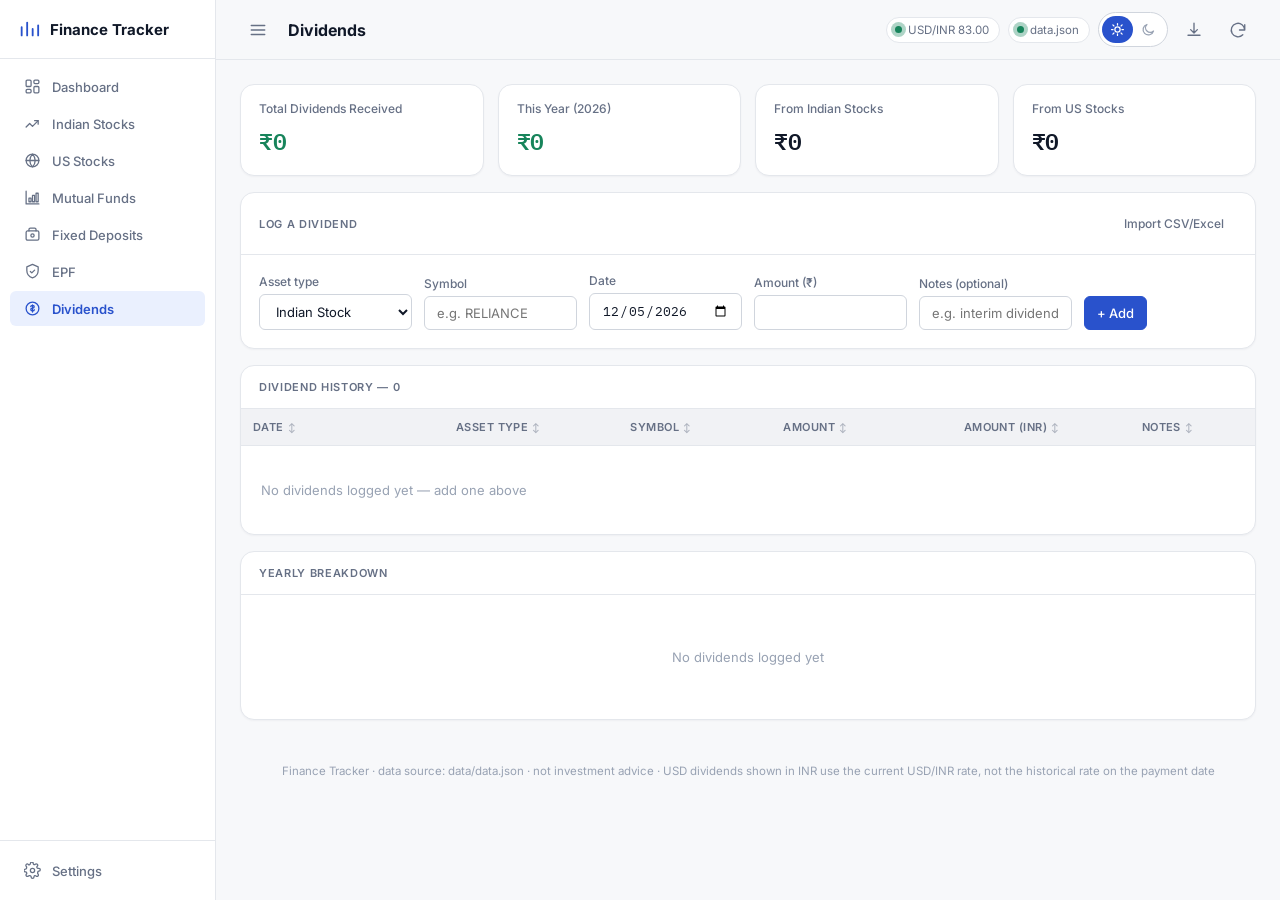
==== dividends.html @ 6774a5e6 "Add files via upload" ====
<!doctype html>
<html lang="en">
<head>
<meta charset="utf-8" />
<meta name="viewport" content="width=device-width, initial-scale=1, viewport-fit=cover" />
<title>Finance Tracker — Dividends</title>
<meta name="theme-color" content="#0B0E14" />
<meta name="robots" content="noindex, nofollow" />
<script>
  (function() {
    var saved = localStorage.getItem('ft_theme');
    var theme = saved || (window.matchMedia('(prefers-color-scheme: dark)').matches ? 'dark' : 'light');
    document.documentElement.setAttribute('data-theme', theme);
  })();
</script>
<link rel="manifest" href="manifest.json" />
<link rel="icon" href="icons/icon-192.png" />
<link rel="preconnect" href="https://fonts.googleapis.com">
<link href="https://fonts.googleapis.com/css2?family=Inter:wght@400;500;600;700&family=IBM+Plex+Mono:wght@400;500;600&display=swap" rel="stylesheet">
<link rel="stylesheet" href="css/theme.css" />
</head>
<body>
  <div class="app-shell">
    <aside id="sidebar" class="sidebar"></aside>
    <div id="sidebarScrim" class="sidebar-scrim"></div>
    <div class="main-col">
      <div id="pageHeader" class="header"></div>
      <div class="container">

        <div class="card-grid" id="summaryCards"></div>

        <div class="card" id="addFrame">
          <div class="card-head">
            <span class="eyebrow">Log a dividend</span>
            <button class="ghost" id="importDivBtn" style="font-size:12px;">Import CSV/Excel</button>
          </div>
          <div class="card-body">
            <div class="form-grid">
              <div class="form-field"><label>Asset type</label>
                <select id="divAssetType">
                  <option value="IN_STOCK">Indian Stock</option>
                  <option value="US_STOCK">US Stock</option>
                </select>
              </div>
              <div class="form-field"><label>Symbol</label><input id="divSymbol" placeholder="e.g. RELIANCE" /></div>
              <div class="form-field"><label>Date</label><input id="divDate" type="date" /></div>
              <div class="form-field"><label id="divAmountLabel">Amount (₹)</label><input id="divAmount" type="number" step="any" /></div>
              <div class="form-field"><label>Notes (optional)</label><input id="divNotes" placeholder="e.g. interim dividend" /></div>
              <div class="form-field"><button id="addDivBtn" class="primary">+ Add</button></div>
            </div>
          </div>
        </div>

        <div class="card" id="tableFrame"></div>

        <div class="card">
          <div class="card-head"><span class="eyebrow">Yearly breakdown</span></div>
          <div class="card-body" id="yearlyHolder"></div>
        </div>

        <div class="footer-note">Finance Tracker · data source: data/data.json · not investment advice · USD dividends shown in INR use the current USD/INR rate, not the historical rate on the payment date</div>
      </div>
    </div>
  </div>
  <nav id="bottomNav" class="bottom-nav"></nav>

  <script src="js/icons.js"></script>
  <script src="js/theme.js"></script>
  <script src="js/store.js"></script>
  <script src="js/finance.js"></script>
  <script src="js/market.js"></script>
  <script src="js/valuation.js"></script>
  <script src="js/charts.js"></script>
  <script src="js/app.js"></script>
  <script src="js/importer.js"></script>
  <script src="js/dividends.js"></script>
</body>
</html>
---- css/theme.css ----
/* ============================================================
   theme.css — Finance Tracker design system
   Light + dark themes via [data-theme] on <html>.
   Inter (UI/body) + IBM Plex Mono (tabular numerals, tickers only).
   ============================================================ */

:root {
  --font-ui: 'Inter', -apple-system, BlinkMacSystemFont, 'Segoe UI', sans-serif;
  --font-mono: 'IBM Plex Mono', 'SFMono-Regular', Consolas, monospace;
  --radius-sm: 6px;
  --radius: 10px;
  --radius-lg: 14px;
  --sidebar-w: 216px;
  --header-h: 60px;
}

/* ---------------- Light theme (default) ---------------- */
:root, [data-theme="light"] {
  --bg: #F7F8FA;
  --surface: #FFFFFF;
  --surface-raised: #FFFFFF;
  --surface-sunken: #F1F2F5;
  --border: #E4E7EC;
  --border-strong: #D0D5DD;
  --text: #101828;
  --text-muted: #667085;
  --text-faint: #98A2B3;
  --accent: #2952CC;
  --accent-hover: #1F3FA3;
  --accent-tint: #EAF0FE;
  --accent-text-on: #FFFFFF;
  --gain: #17845B;
  --gain-tint: #E7F6EF;
  --loss: #C4342F;
  --loss-tint: #FCEAEA;
  --warn: #B7791F;
  --warn-tint: #FBF3E4;
  --shadow-card: 0 1px 2px rgba(16,24,40,0.04);
  --shadow-modal: 0 12px 40px rgba(16,24,40,0.18);
  --scrollbar: #D0D5DD;
}

/* ---------------- Dark theme ---------------- */
[data-theme="dark"] {
  --bg: #0B0E14;
  --surface: #131722;
  --surface-raised: #1A2030;
  --surface-sunken: #0E1219;
  --border: #232A3B;
  --border-strong: #2E3750;
  --text: #E6E8EC;
  --text-muted: #9AA3B2;
  --text-faint: #5B6472;
  --accent: #5B8DEF;
  --accent-hover: #7FA5F5;
  --accent-tint: #16233F;
  --accent-text-on: #0B0E14;
  --gain: #34C88E;
  --gain-tint: #123527;
  --loss: #F0605A;
  --loss-tint: #3A1616;
  --warn: #E0A840;
  --warn-tint: #3A2E10;
  --shadow-card: 0 1px 2px rgba(0,0,0,0.3);
  --shadow-modal: 0 12px 40px rgba(0,0,0,0.5);
  --scrollbar: #2E3750;
}

* { box-sizing: border-box; }
html, body {
  margin: 0; padding: 0;
  background: var(--bg);
  color: var(--text);
  font-family: var(--font-ui);
  font-size: 14px;
  -webkit-font-smoothing: antialiased;
  transition: background .15s ease, color .15s ease;
}
body { min-height: 100vh; }

::selection { background: var(--accent); color: var(--accent-text-on); }
::-webkit-scrollbar { width: 10px; height: 10px; }
::-webkit-scrollbar-thumb { background: var(--scrollbar); border-radius: 6px; }
::-webkit-scrollbar-track { background: transparent; }

a { color: var(--accent); text-decoration: none; }
a:hover { text-decoration: underline; }

.num, .mono { font-family: var(--font-mono); font-variant-numeric: tabular-nums; font-feature-settings: "tnum"; }

button, input, select {
  font-family: var(--font-ui);
  background: var(--surface);
  color: var(--text);
  border: 1px solid var(--border-strong);
  border-radius: var(--radius-sm);
  padding: 8px 12px;
  font-size: 13px;
}
input, select { width: 100%; }
input[type="number"], input[type="date"] { font-family: var(--font-mono); }

button {
  cursor: pointer;
  font-weight: 500;
  transition: background .12s, border-color .12s, color .12s;
  white-space: nowrap;
}
button:hover { border-color: var(--text-faint); }
button:focus-visible, input:focus-visible, select:focus-visible {
  outline: 2px solid var(--accent);
  outline-offset: 1px;
}
button.primary { background: var(--accent); color: var(--accent-text-on); border-color: var(--accent); }
button.primary:hover { background: var(--accent-hover); border-color: var(--accent-hover); }
button.ghost { background: transparent; color: var(--text-muted); border-color: transparent; }
button.ghost:hover { background: var(--surface-sunken); color: var(--text); }
button.danger { color: var(--loss); }
button.danger:hover { background: var(--loss-tint); border-color: var(--loss); }
button:disabled { opacity: .45; cursor: not-allowed; }
button.icon-btn { padding: 8px; display: inline-flex; align-items: center; justify-content: center; }
button.icon-btn svg { width: 18px; height: 18px; }

/* ---------------- App shell: sidebar + main ---------------- */
.app-shell { display: flex; min-height: 100vh; }

.sidebar {
  width: var(--sidebar-w);
  flex-shrink: 0;
  background: var(--surface);
  border-right: 1px solid var(--border);
  display: flex;
  flex-direction: column;
  position: fixed;
  top: 0; bottom: 0; left: 0;
  z-index: 30;
}
.sidebar-brand {
  display: flex; align-items: center; gap: 10px;
  padding: 18px 18px;
  font-weight: 700; font-size: 15px;
  border-bottom: 1px solid var(--border);
}
.sidebar-brand svg { width: 22px; height: 22px; color: var(--accent); flex-shrink: 0; }
.sidebar-nav { flex: 1; padding: 10px; display: flex; flex-direction: column; gap: 2px; overflow-y: auto; }
.sidebar-nav a {
  display: flex; align-items: center; gap: 11px;
  padding: 9px 12px;
  border-radius: var(--radius-sm);
  color: var(--text-muted);
  font-size: 13px; font-weight: 500;
  text-decoration: none;
  border-left: 2px solid transparent;
}
.sidebar-nav a svg { width: 17px; height: 17px; flex-shrink: 0; }
.sidebar-nav a:hover { background: var(--surface-sunken); color: var(--text); }
.sidebar-nav a.active { background: var(--accent-tint); color: var(--accent); font-weight: 600; }
.sidebar-foot { padding: 12px; border-top: 1px solid var(--border); display: flex; flex-direction: column; gap: 6px; }
.sidebar-foot a {
  display: flex; align-items: center; gap: 11px;
  padding: 9px 12px;
  border-radius: var(--radius-sm);
  color: var(--text-muted);
  font-size: 13px; font-weight: 500;
  text-decoration: none;
}
.sidebar-foot a svg { width: 17px; height: 17px; flex-shrink: 0; }
.sidebar-foot a:hover { background: var(--surface-sunken); color: var(--text); }

.main-col { flex: 1; margin-left: var(--sidebar-w); min-width: 0; transition: margin-left .15s ease; }

.header {
  height: var(--header-h);
  display: flex; align-items: center; justify-content: space-between;
  padding: 0 24px;
  border-bottom: 1px solid var(--border);
  background: var(--bg);
  position: sticky; top: 0; z-index: 20;
  gap: 12px;
}
.header-title { font-size: 16px; font-weight: 700; }
.header-actions { display: flex; align-items: center; gap: 8px; }

.hamburger-btn { display: inline-flex; }

/* ---------------- desktop sidebar collapse ---------------- */
@media (min-width: 861px) {
  .app-shell.collapsed .sidebar { width: 64px; }
  .app-shell.collapsed .main-col { margin-left: 64px; }
  .app-shell.collapsed .sidebar-brand span,
  .app-shell.collapsed .sidebar-nav a span,
  .app-shell.collapsed .sidebar-foot a span { display: none; }
  .app-shell.collapsed .sidebar-brand { justify-content: center; padding-left: 0; padding-right: 0; }
  .app-shell.collapsed .sidebar-nav a { justify-content: center; }
  .app-shell.collapsed .sidebar-foot a { justify-content: center; }
}

.container { max-width: 1320px; margin: 0 auto; padding: 24px; }

/* ---------------- live status pulse (signature element) ---------------- */
.pulse-dot {
  display: inline-block; width: 7px; height: 7px; border-radius: 50%;
  position: relative; flex-shrink: 0;
}
.pulse-dot.fresh { background: var(--gain); }
.pulse-dot.stale { background: var(--warn); }
.pulse-dot.manual { background: var(--text-faint); }
.pulse-dot.fresh::after {
  content: ''; position: absolute; inset: -4px; border-radius: 50%;
  background: var(--gain); opacity: .35;
  animation: pulse-ring 2s ease-out infinite;
}
@keyframes pulse-ring {
  0% { transform: scale(0.6); opacity: .35; }
  100% { transform: scale(2.2); opacity: 0; }
}
.status-chip {
  display: inline-flex; align-items: center; gap: 6px;
  font-size: 11.5px; color: var(--text-muted);
  border: 1px solid var(--border); border-radius: 100px;
  padding: 5px 10px 5px 8px;
  background: var(--surface);
}

/* ---------------- cards ---------------- */
.card {
  background: var(--surface);
  border: 1px solid var(--border);
  border-radius: var(--radius-lg);
  box-shadow: var(--shadow-card);
  margin-bottom: 16px;
  overflow: hidden;
}
.card-head {
  display: flex; align-items: center; justify-content: space-between;
  padding: 14px 18px;
  border-bottom: 1px solid var(--border);
}
.card-head .eyebrow {
  font-size: 11px; font-weight: 600; letter-spacing: .06em; text-transform: uppercase;
  color: var(--text-muted);
}
.card-body { padding: 18px; }

.card-grid { display: grid; grid-template-columns: repeat(auto-fit, minmax(200px, 1fr)); gap: 14px; margin-bottom: 16px; }
.stat-card {
  background: var(--surface); border: 1px solid var(--border); border-radius: var(--radius-lg);
  box-shadow: var(--shadow-card);
  padding: 16px 18px;
}
.stat-card .label { font-size: 12px; color: var(--text-muted); font-weight: 500; }
.stat-card .value { font-family: var(--font-mono); font-size: 23px; font-weight: 600; margin-top: 6px; letter-spacing: -0.01em; }
.stat-card .sub { font-size: 12.5px; margin-top: 4px; color: var(--text-muted); font-family: var(--font-mono); }

.up { color: var(--gain); }
.down { color: var(--loss); }

/* ---------------- tables ---------------- */
.table-scroll { overflow-x: auto; }
table { width: 100%; border-collapse: collapse; font-size: 13px; }
th, td { padding: 11px 12px; border-bottom: 1px solid var(--border); text-align: right; white-space: nowrap; }
th:first-child, td:first-child { text-align: left; }
th:last-child, td:last-child { padding-right: 16px; }
th {
  color: var(--text-muted); font-weight: 600; font-size: 11px;
  text-transform: uppercase; letter-spacing: .04em;
  background: var(--surface-sunken);
}
tbody tr:last-child td { border-bottom: none; }
tbody tr:hover { background: var(--surface-sunken); }
td.num { font-family: var(--font-mono); font-variant-numeric: tabular-nums; }
.row-actions { display: flex; gap: 6px; justify-content: flex-end; }
.row-actions button { padding: 5px 9px; font-size: 12px; }
.row-name-sub { color: var(--text-faint); font-size: 11.5px; }

/* nav-style tabs (asset list within a page, if used) */
.pill-tabs { display: flex; gap: 6px; margin-bottom: 14px; flex-wrap: wrap; }
.pill-tabs button { background: var(--surface); color: var(--text-muted); border-radius: 100px; }
.pill-tabs button.active { color: var(--accent-text-on); background: var(--accent); border-color: var(--accent); font-weight: 600; }

/* forms */
.form-grid { display: grid; grid-template-columns: repeat(auto-fit, minmax(150px, 1fr)); gap: 12px; align-items: end; }
.form-field label { display: block; font-size: 12px; color: var(--text-muted); margin-bottom: 5px; font-weight: 500; }
.inline-form { display: flex; gap: 10px; flex-wrap: wrap; align-items: end; margin-bottom: 12px; }
.inline-form .form-field { flex: 1; min-width: 130px; }

.empty-state { padding: 36px 20px; text-align: center; color: var(--text-faint); font-size: 13px; }
.empty-state .arrow { color: var(--accent); }

.badge { display: inline-flex; align-items: center; gap: 5px; font-size: 10.5px; padding: 3px 8px; border: 1px solid var(--border); border-radius: 100px; color: var(--text-muted); background: var(--surface-sunken); }
.badge.warn { color: var(--warn); border-color: var(--warn); background: var(--warn-tint); }
.badge.tag { cursor: default; }
.badge.tag .tag-x { cursor: pointer; margin-left: 2px; color: var(--text-faint); font-weight: 700; }
.badge.tag .tag-x:hover { color: var(--loss); }

/* sortable table headers */
th.sortable { cursor: pointer; user-select: none; }
th.sortable:hover { color: var(--text); }
th.sortable .sort-arrow { display: inline-block; margin-left: 4px; opacity: .5; font-size: 9px; }
th.sortable.active .sort-arrow { opacity: 1; color: var(--accent); }

/* dual currency (main value + smaller secondary-currency line) */
.dual-value .secondary { display: block; font-size: 11px; color: var(--text-faint); font-family: var(--font-mono); margin-top: 1px; }

/* info tooltip ("i" icon + popover) */
.info-trigger {
  display: inline-flex; align-items: center; justify-content: center;
  width: 15px; height: 15px; min-width: 15px; padding: 0; margin-left: 5px;
  border-radius: 50%; line-height: 1;
  border: 1px solid var(--border-strong); color: var(--text-faint);
  font-size: 9px; font-weight: 700; cursor: pointer; background: var(--surface);
  vertical-align: middle; flex-shrink: 0; box-sizing: border-box;
}
.info-trigger:hover { color: var(--accent); border-color: var(--accent); }
.info-popover {
  position: absolute; z-index: 110; background: var(--surface-raised);
  border: 1px solid var(--border-strong); border-radius: var(--radius);
  box-shadow: var(--shadow-modal); padding: 10px; width: max-content; max-width: min(480px, 92vw);
  font-size: 12px;
}
.info-popover table { border-collapse: collapse; }
.info-popover th, .info-popover td { padding: 5px 10px; white-space: nowrap; }

/* tag input row */
.tag-input-row { display: flex; gap: 6px; margin-top: 8px; flex-wrap: wrap; align-items: center; }
.tag-input-row input { width: auto; flex: 1; min-width: 120px; }
.tag-input-row select { width: auto; min-width: 140px; }

/* unit-suffixed number input group (FD tenure) */
.input-group { display: flex; }
.input-group input { border-top-right-radius: 0; border-bottom-right-radius: 0; border-right: none; }
.input-group select { width: auto; border-top-left-radius: 0; border-bottom-left-radius: 0; }

/* activity log (Settings) */
.log-list { max-height: 260px; overflow-y: auto; border: 1px solid var(--border); border-radius: var(--radius-sm); }
.log-row { display: flex; gap: 10px; padding: 8px 10px; border-bottom: 1px solid var(--border); font-size: 12px; align-items: baseline; }
.log-row:last-child { border-bottom: none; }
.log-row .log-time { font-family: var(--font-mono); color: var(--text-faint); font-size: 10.5px; white-space: nowrap; }
.log-row .log-badge { font-size: 9.5px; padding: 1px 6px; border-radius: 100px; text-transform: uppercase; font-weight: 700; flex-shrink: 0; }
.log-row .log-badge.info { background: var(--accent-tint); color: var(--accent); }
.log-row .log-badge.error { background: var(--loss-tint); color: var(--loss); }
.log-row .log-msg { color: var(--text); flex: 1; }

/* chart hover tooltip */
.chart-tooltip {
  position: fixed; z-index: 80; pointer-events: none;
  background: var(--surface-raised); border: 1px solid var(--border-strong);
  border-radius: var(--radius-sm); box-shadow: var(--shadow-modal);
  padding: 6px 10px; font-size: 12px; color: var(--text);
  white-space: nowrap;
}
.chart-tooltip .val { color: var(--text-muted); font-family: var(--font-mono); margin-left: 6px; }

/* toasts */
.toast-region { position: fixed; bottom: 18px; right: 18px; z-index: 60; display: flex; flex-direction: column; gap: 8px; }
.toast {
  background: var(--surface-raised); border: 1px solid var(--border-strong);
  color: var(--text); padding: 12px 16px; border-radius: var(--radius);
  font-size: 12.5px; max-width: 320px; box-shadow: var(--shadow-modal);
}
.toast.err { border-color: var(--loss); color: var(--loss); }
.toast.ok { border-color: var(--gain); color: var(--gain); }

.footer-note { text-align: center; color: var(--text-faint); font-size: 11.5px; padding: 28px 0 12px; }
.chart-box { width: 100%; height: 260px; }

/* modal */
.modal-overlay {
  position: fixed; inset: 0; background: rgba(10,12,18,.55);
  display: flex; align-items: center; justify-content: center; z-index: 100;
  padding: 20px;
}
[data-theme="light"] .modal-overlay { background: rgba(16,24,40,.35); }
.modal-box {
  background: var(--surface-raised); border: 1px solid var(--border);
  border-radius: var(--radius-lg); width: 480px; max-width: 100%; max-height: 86vh; overflow-y: auto;
  box-shadow: var(--shadow-modal);
}
.modal-box .card-head { position: sticky; top: 0; background: var(--surface-raised); }
.modal-body { padding: 18px; }

/* progress / weight bars */
.weight-bar-track { background: var(--surface-sunken); border-radius: 100px; height: 8px; overflow: hidden; }
.weight-bar-fill { background: var(--accent); height: 100%; border-radius: 100px; }

/* legend */
.legend-item { display: inline-flex; align-items: center; gap: 6px; margin-right: 16px; font-size: 12px; color: var(--text-muted); margin-bottom: 6px; }
.legend-swatch { display: inline-block; width: 10px; height: 10px; border-radius: 3px; }

/* theme toggle */
.theme-toggle {
  display: inline-flex; align-items: center; border: 1px solid var(--border-strong);
  border-radius: 100px; padding: 3px; background: var(--surface);
}
.theme-toggle button {
  border: none; background: transparent; border-radius: 100px; padding: 6px 8px;
  color: var(--text-faint); display: flex; align-items: center;
}
.theme-toggle button.active { background: var(--accent); color: var(--accent-text-on); }
.theme-toggle button svg { width: 15px; height: 15px; }

/* mobile bottom nav */
.bottom-nav { display: none; }

@media (max-width: 860px) {
  .sidebar { transform: translateX(-100%); transition: transform .2s ease; box-shadow: var(--shadow-modal); }
  .sidebar.open { transform: translateX(0); }
  .main-col { margin-left: 0; }
  .hamburger-btn { display: inline-flex; }
  .header { padding: 0 12px; }
  .header-actions { gap: 4px; }
  .status-chip { display: none; }
  .header-title { font-size: 14px; }
  .container { padding: 16px; padding-bottom: 84px; }
  .card-grid { grid-template-columns: repeat(2, 1fr); }
  th, td { font-size: 12px; padding: 9px 10px; }

  .bottom-nav {
    display: flex; position: fixed; bottom: 0; left: 0; right: 0; z-index: 30;
    background: var(--surface); border-top: 1px solid var(--border);
    padding: 6px 4px calc(6px + env(safe-area-inset-bottom));
    justify-content: space-around;
  }
  .bottom-nav a {
    display: flex; flex-direction: column; align-items: center; gap: 3px;
    color: var(--text-faint); font-size: 9.5px; font-weight: 500; text-decoration: none;
    padding: 4px 6px; border-radius: var(--radius-sm); flex: 1; max-width: 74px;
  }
  .bottom-nav a svg { width: 19px; height: 19px; }
  .bottom-nav a.active { color: var(--accent); }
}

@media (prefers-reduced-motion: reduce) {
  .pulse-dot.fresh::after { animation: none; }
  * { transition: none !important; }
}

.sidebar-scrim { display: none; }
@media (max-width: 860px) {
  .sidebar-scrim.open { display: block; position: fixed; inset: 0; background: rgba(0,0,0,.4); z-index: 25; }
}
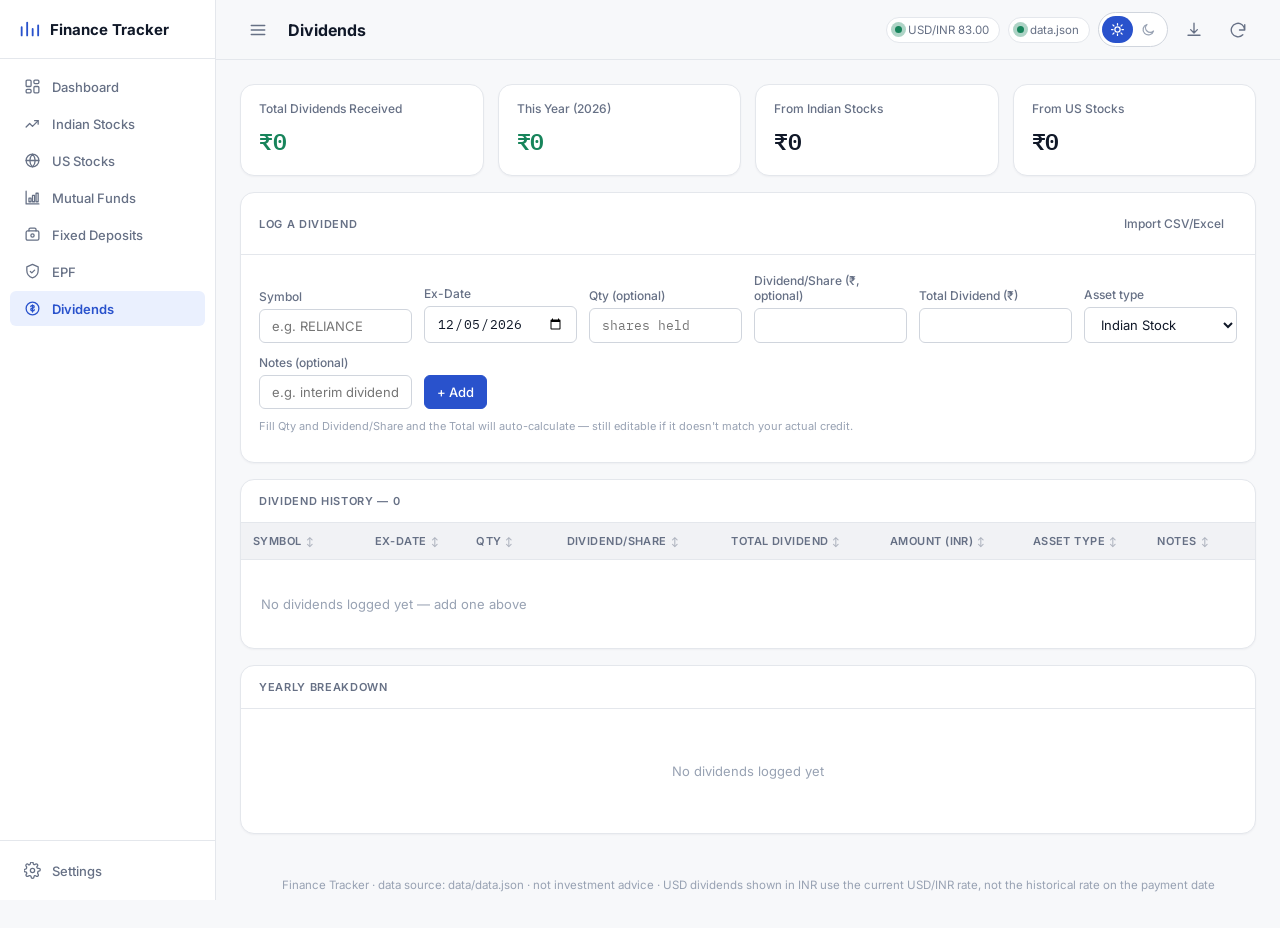
==== commit a4a10faa: "Add files via upload" ====
--- a/dividends.html
+++ b/dividends.html
@@ -36,18 +36,21 @@
           </div>
           <div class="card-body">
             <div class="form-grid">
+              <div class="form-field"><label>Symbol</label><input id="divSymbol" placeholder="e.g. RELIANCE" /></div>
+              <div class="form-field"><label>Ex-Date</label><input id="divDate" type="date" /></div>
+              <div class="form-field"><label>Qty (optional)</label><input id="divQty" type="number" step="any" placeholder="shares held" /></div>
+              <div class="form-field"><label id="divPerShareLabel">Dividend/Share (₹, optional)</label><input id="divPerShare" type="number" step="any" /></div>
+              <div class="form-field"><label id="divAmountLabel">Total Dividend (₹)</label><input id="divAmount" type="number" step="any" /></div>
               <div class="form-field"><label>Asset type</label>
                 <select id="divAssetType">
                   <option value="IN_STOCK">Indian Stock</option>
                   <option value="US_STOCK">US Stock</option>
                 </select>
               </div>
-              <div class="form-field"><label>Symbol</label><input id="divSymbol" placeholder="e.g. RELIANCE" /></div>
-              <div class="form-field"><label>Date</label><input id="divDate" type="date" /></div>
-              <div class="form-field"><label id="divAmountLabel">Amount (₹)</label><input id="divAmount" type="number" step="any" /></div>
               <div class="form-field"><label>Notes (optional)</label><input id="divNotes" placeholder="e.g. interim dividend" /></div>
               <div class="form-field"><button id="addDivBtn" class="primary">+ Add</button></div>
             </div>
+            <p style="color:var(--text-faint); font-size:11px; margin-top:10px;">Fill Qty and Dividend/Share and the Total will auto-calculate — still editable if it doesn't match your actual credit.</p>
           </div>
         </div>
 
--- a/css/theme.css
+++ b/css/theme.css
@@ -311,6 +311,18 @@
   font-size: 9px; font-weight: 700; cursor: pointer; background: var(--surface);
   vertical-align: middle; flex-shrink: 0; box-sizing: border-box;
 }
+.owner-chip {
+  display: inline-flex; align-items: center; justify-content: center;
+  width: 17px; height: 17px; min-width: 17px; padding: 0;
+  border-radius: 50%; line-height: 1; box-sizing: border-box;
+  border: 1px solid var(--accent); color: var(--accent); background: var(--accent-tint);
+  font-size: 8px; font-weight: 700; letter-spacing: -0.02em;
+  vertical-align: middle; flex-shrink: 0; cursor: default;
+  text-transform: uppercase;
+}
+.owner-chip.empty { border-style: dashed; color: var(--text-faint); background: transparent; border-color: var(--border-strong); }
+.owner-chip-input { width: 44px !important; text-align: center; text-transform: uppercase; padding: 6px 4px !important; }
+.badge.bonus { color: var(--gain); border-color: var(--gain); background: var(--gain-tint); }
 .info-trigger:hover { color: var(--accent); border-color: var(--accent); }
 .info-popover {
   position: absolute; z-index: 110; background: var(--surface-raised);
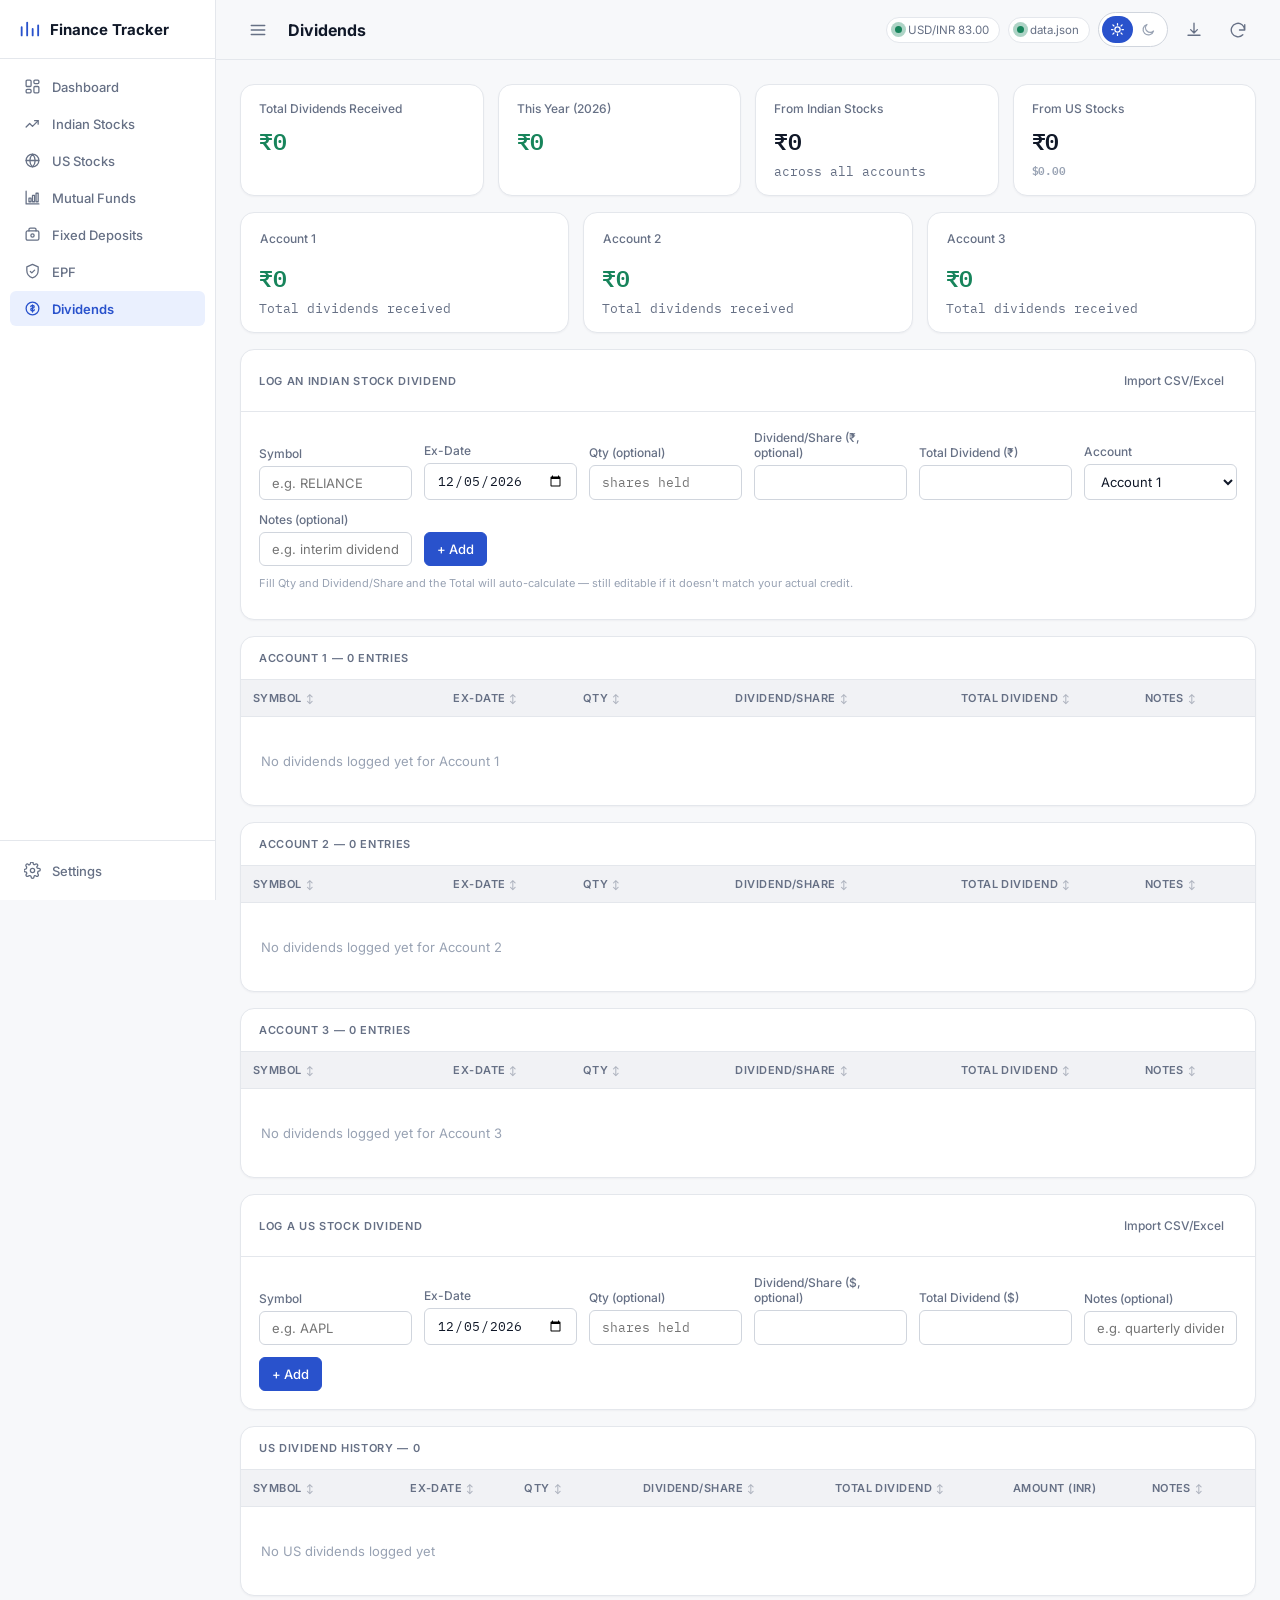
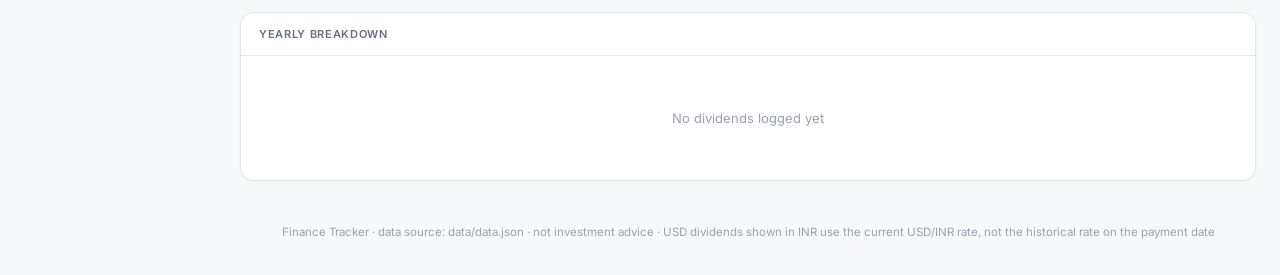
==== commit 3017a2ab: "Add files via upload" ====
--- a/dividends.html
+++ b/dividends.html
@@ -28,33 +28,49 @@
       <div class="container">
 
         <div class="card-grid" id="summaryCards"></div>
+        <div class="card-grid" id="accountCards"></div>
 
-        <div class="card" id="addFrame">
+        <div class="card" id="indianAddFrame">
           <div class="card-head">
-            <span class="eyebrow">Log a dividend</span>
-            <button class="ghost" id="importDivBtn" style="font-size:12px;">Import CSV/Excel</button>
+            <span class="eyebrow">Log an Indian stock dividend</span>
+            <button class="ghost" id="importIndianDivBtn" style="font-size:12px;">Import CSV/Excel</button>
           </div>
           <div class="card-body">
             <div class="form-grid">
-              <div class="form-field"><label>Symbol</label><input id="divSymbol" placeholder="e.g. RELIANCE" /></div>
-              <div class="form-field"><label>Ex-Date</label><input id="divDate" type="date" /></div>
-              <div class="form-field"><label>Qty (optional)</label><input id="divQty" type="number" step="any" placeholder="shares held" /></div>
-              <div class="form-field"><label id="divPerShareLabel">Dividend/Share (₹, optional)</label><input id="divPerShare" type="number" step="any" /></div>
-              <div class="form-field"><label id="divAmountLabel">Total Dividend (₹)</label><input id="divAmount" type="number" step="any" /></div>
-              <div class="form-field"><label>Asset type</label>
-                <select id="divAssetType">
-                  <option value="IN_STOCK">Indian Stock</option>
-                  <option value="US_STOCK">US Stock</option>
-                </select>
-              </div>
-              <div class="form-field"><label>Notes (optional)</label><input id="divNotes" placeholder="e.g. interim dividend" /></div>
-              <div class="form-field"><button id="addDivBtn" class="primary">+ Add</button></div>
+              <div class="form-field"><label>Symbol</label><input id="inDivSymbol" placeholder="e.g. RELIANCE" /></div>
+              <div class="form-field"><label>Ex-Date</label><input id="inDivDate" type="date" /></div>
+              <div class="form-field"><label>Qty (optional)</label><input id="inDivQty" type="number" step="any" placeholder="shares held" /></div>
+              <div class="form-field"><label>Dividend/Share (₹, optional)</label><input id="inDivPerShare" type="number" step="any" /></div>
+              <div class="form-field"><label>Total Dividend (₹)</label><input id="inDivAmount" type="number" step="any" /></div>
+              <div class="form-field"><label>Account</label><select id="inDivAccount"></select></div>
+              <div class="form-field"><label>Notes (optional)</label><input id="inDivNotes" placeholder="e.g. interim dividend" /></div>
+              <div class="form-field"><button id="addInDivBtn" class="primary">+ Add</button></div>
             </div>
             <p style="color:var(--text-faint); font-size:11px; margin-top:10px;">Fill Qty and Dividend/Share and the Total will auto-calculate — still editable if it doesn't match your actual credit.</p>
           </div>
         </div>
 
-        <div class="card" id="tableFrame"></div>
+        <div id="indianAccountTables"></div>
+
+        <div class="card" id="usAddFrame">
+          <div class="card-head">
+            <span class="eyebrow">Log a US stock dividend</span>
+            <button class="ghost" id="importUsDivBtn" style="font-size:12px;">Import CSV/Excel</button>
+          </div>
+          <div class="card-body">
+            <div class="form-grid">
+              <div class="form-field"><label>Symbol</label><input id="usDivSymbol" placeholder="e.g. AAPL" /></div>
+              <div class="form-field"><label>Ex-Date</label><input id="usDivDate" type="date" /></div>
+              <div class="form-field"><label>Qty (optional)</label><input id="usDivQty" type="number" step="any" placeholder="shares held" /></div>
+              <div class="form-field"><label>Dividend/Share ($, optional)</label><input id="usDivPerShare" type="number" step="any" /></div>
+              <div class="form-field"><label>Total Dividend ($)</label><input id="usDivAmount" type="number" step="any" /></div>
+              <div class="form-field"><label>Notes (optional)</label><input id="usDivNotes" placeholder="e.g. quarterly dividend" /></div>
+              <div class="form-field"><button id="addUsDivBtn" class="primary">+ Add</button></div>
+            </div>
+          </div>
+        </div>
+
+        <div class="card" id="usTableFrame"></div>
 
         <div class="card">
           <div class="card-head"><span class="eyebrow">Yearly breakdown</span></div>
--- a/css/theme.css
+++ b/css/theme.css
@@ -323,6 +323,15 @@
 .owner-chip.empty { border-style: dashed; color: var(--text-faint); background: transparent; border-color: var(--border-strong); }
 .owner-chip-input { width: 44px !important; text-align: center; text-transform: uppercase; padding: 6px 4px !important; }
 .badge.bonus { color: var(--gain); border-color: var(--gain); background: var(--gain-tint); }
+
+/* editable label input (dividend account names) — looks like text until focused */
+.inline-edit-label {
+  background: transparent; border: 1px solid transparent; border-radius: var(--radius-sm);
+  padding: 2px 4px; margin: -2px -4px 4px; font-size: 12px; font-weight: 500;
+  color: var(--text-muted); width: 100%; cursor: text;
+}
+.inline-edit-label:hover { border-color: var(--border); }
+.inline-edit-label:focus { border-color: var(--accent); background: var(--surface); outline: none; }
 .info-trigger:hover { color: var(--accent); border-color: var(--accent); }
 .info-popover {
   position: absolute; z-index: 110; background: var(--surface-raised);
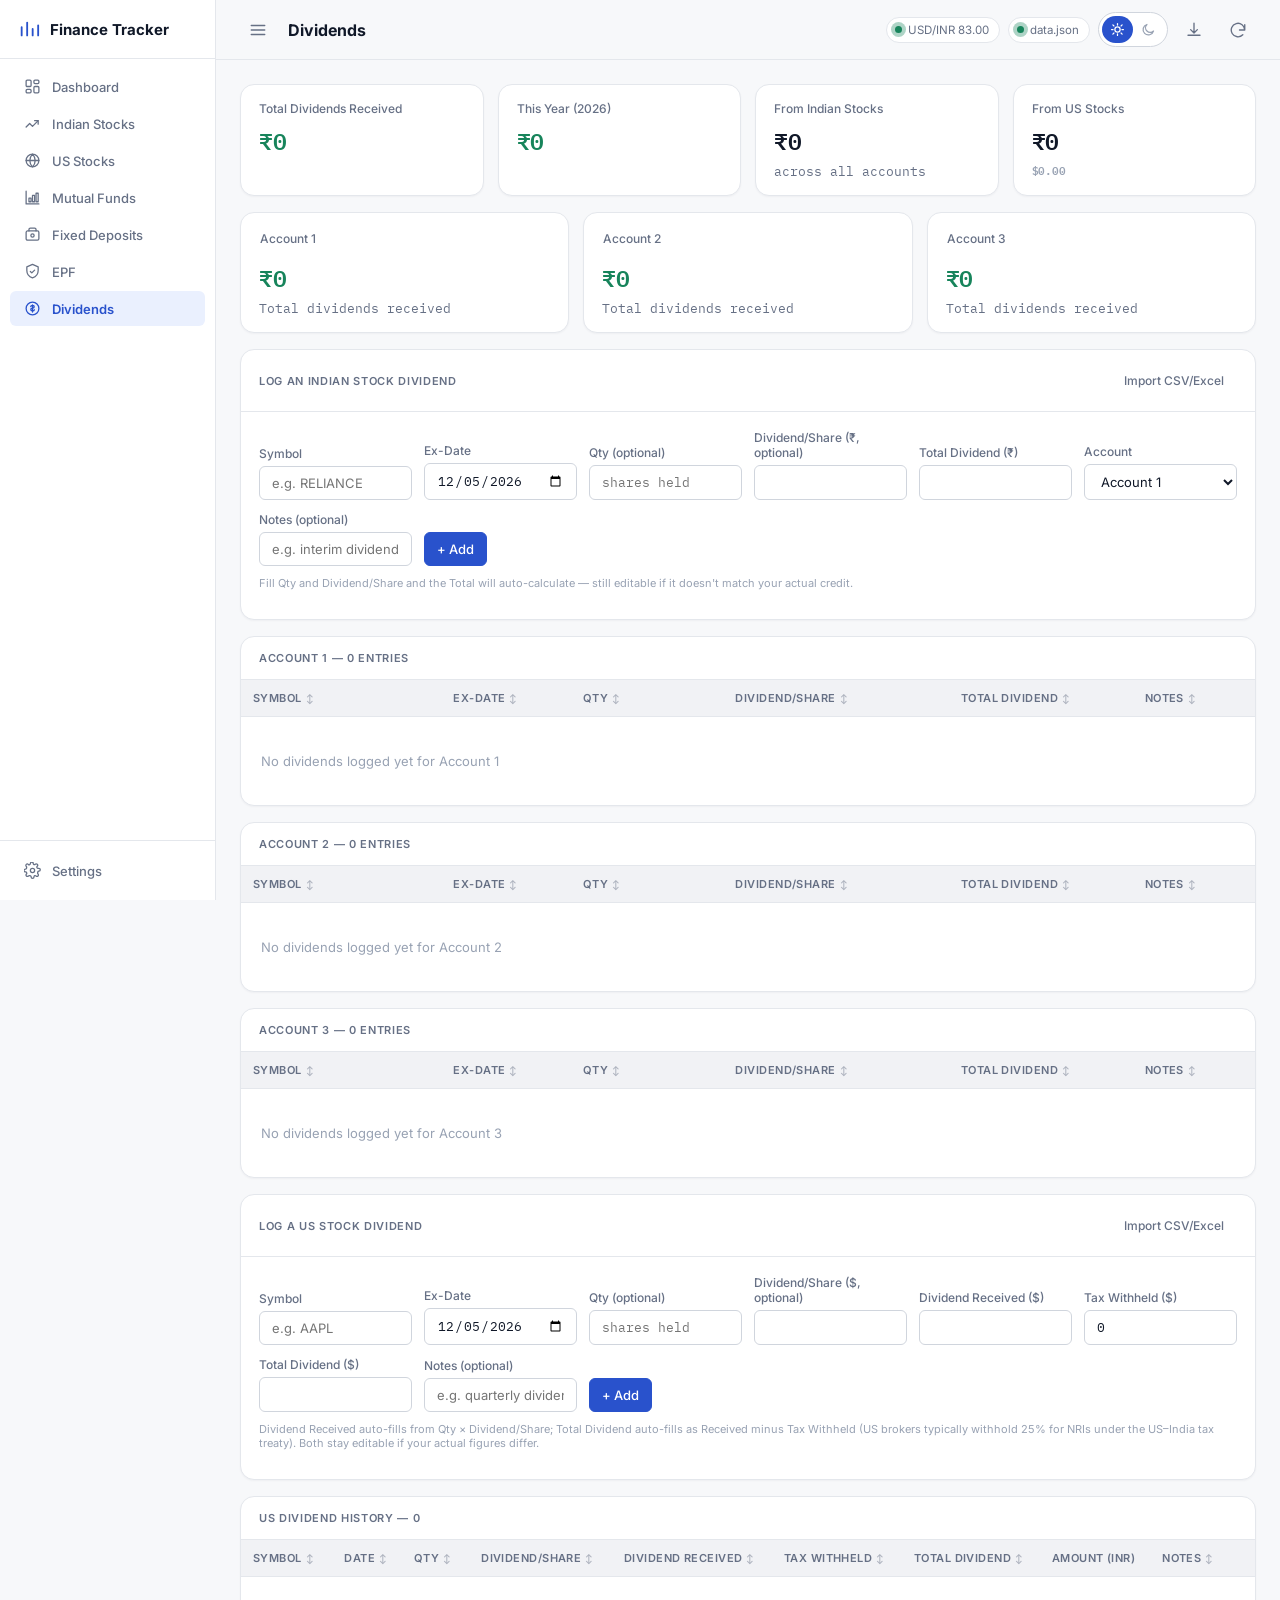
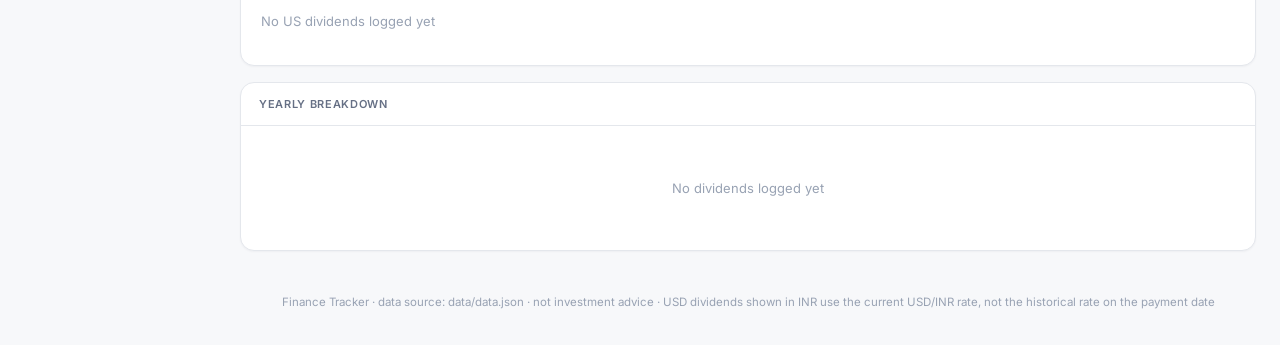
==== commit 34ddc739: "Add files via upload" ====
--- a/dividends.html
+++ b/dividends.html
@@ -63,10 +63,13 @@
               <div class="form-field"><label>Ex-Date</label><input id="usDivDate" type="date" /></div>
               <div class="form-field"><label>Qty (optional)</label><input id="usDivQty" type="number" step="any" placeholder="shares held" /></div>
               <div class="form-field"><label>Dividend/Share ($, optional)</label><input id="usDivPerShare" type="number" step="any" /></div>
+              <div class="form-field"><label>Dividend Received ($)</label><input id="usDivReceived" type="number" step="any" /></div>
+              <div class="form-field"><label>Tax Withheld ($)</label><input id="usDivTax" type="number" step="any" value="0" /></div>
               <div class="form-field"><label>Total Dividend ($)</label><input id="usDivAmount" type="number" step="any" /></div>
               <div class="form-field"><label>Notes (optional)</label><input id="usDivNotes" placeholder="e.g. quarterly dividend" /></div>
               <div class="form-field"><button id="addUsDivBtn" class="primary">+ Add</button></div>
             </div>
+            <p style="color:var(--text-faint); font-size:11px; margin-top:10px;">Dividend Received auto-fills from Qty × Dividend/Share; Total Dividend auto-fills as Received minus Tax Withheld (US brokers typically withhold 25% for NRIs under the US–India tax treaty). Both stay editable if your actual figures differ.</p>
           </div>
         </div>
 
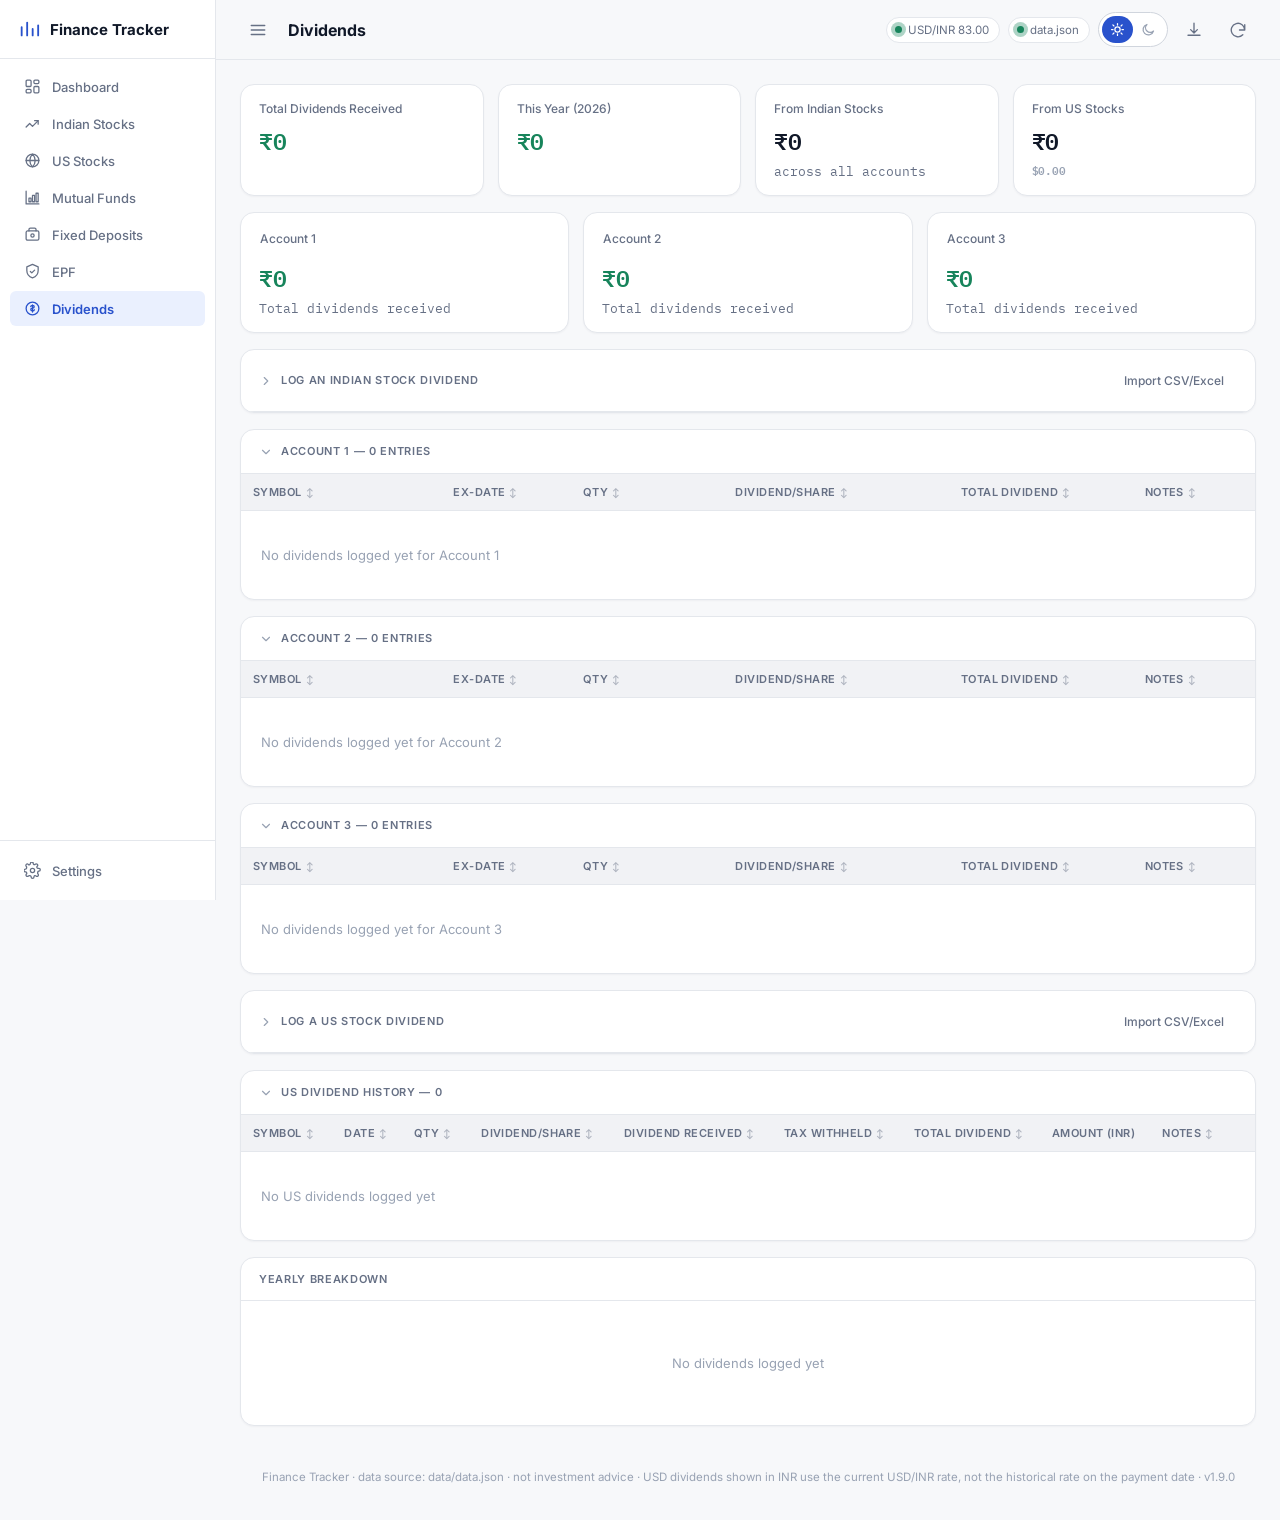
==== commit a3c4be1b: "Add files via upload" ====
--- a/dividends.html
+++ b/dividends.html
@@ -31,11 +31,11 @@
         <div class="card-grid" id="accountCards"></div>
 
         <div class="card" id="indianAddFrame">
-          <div class="card-head">
-            <span class="eyebrow">Log an Indian stock dividend</span>
+          <div class="card-head collapsible">
+            <span class="eyebrow"><span class="collapse-chevron"></span>Log an Indian stock dividend</span>
             <button class="ghost" id="importIndianDivBtn" style="font-size:12px;">Import CSV/Excel</button>
           </div>
-          <div class="card-body">
+          <div class="card-body collapsible-body">
             <div class="form-grid">
               <div class="form-field"><label>Symbol</label><input id="inDivSymbol" placeholder="e.g. RELIANCE" /></div>
               <div class="form-field"><label>Ex-Date</label><input id="inDivDate" type="date" /></div>
@@ -53,11 +53,11 @@
         <div id="indianAccountTables"></div>
 
         <div class="card" id="usAddFrame">
-          <div class="card-head">
-            <span class="eyebrow">Log a US stock dividend</span>
+          <div class="card-head collapsible">
+            <span class="eyebrow"><span class="collapse-chevron"></span>Log a US stock dividend</span>
             <button class="ghost" id="importUsDivBtn" style="font-size:12px;">Import CSV/Excel</button>
           </div>
-          <div class="card-body">
+          <div class="card-body collapsible-body">
             <div class="form-grid">
               <div class="form-field"><label>Symbol</label><input id="usDivSymbol" placeholder="e.g. AAPL" /></div>
               <div class="form-field"><label>Ex-Date</label><input id="usDivDate" type="date" /></div>
--- a/css/theme.css
+++ b/css/theme.css
@@ -401,8 +401,16 @@
 .modal-body { padding: 18px; }
 
 /* progress / weight bars */
-.weight-bar-track { background: var(--surface-sunken); border-radius: 100px; height: 8px; overflow: hidden; }
-.weight-bar-fill { background: var(--accent); height: 100%; border-radius: 100px; }
+.weight-bar-track { background: var(--surface-sunken); border-radius: 100px; height: 8px; overflow: hidden; position: relative; }
+.weight-bar-fill { background: var(--accent); height: 100%; border-radius: 100px; position: relative; overflow: hidden; }
+/* slow, subtle moving glow — suggests the bar is steadily filling toward the right */
+.weight-bar-fill::after {
+  content: ''; position: absolute; top: 0; bottom: 0; left: -50%; width: 50%;
+  background: linear-gradient(90deg, transparent, rgba(255,255,255,0.38), transparent);
+  animation: bar-glow 3.6s ease-in-out infinite;
+}
+@keyframes bar-glow { 0% { left: -50%; } 100% { left: 110%; } }
+@media (prefers-reduced-motion: reduce) { .weight-bar-fill::after { animation: none; } }
 
 /* legend */
 .legend-item { display: inline-flex; align-items: center; gap: 6px; margin-right: 16px; font-size: 12px; color: var(--text-muted); margin-bottom: 6px; }
@@ -460,3 +468,24 @@
 @media (max-width: 860px) {
   .sidebar-scrim.open { display: block; position: fixed; inset: 0; background: rgba(0,0,0,.4); z-index: 25; }
 }
+
+
+/* ---------------- collapsible sections ---------------- */
+.card-head.collapsible { cursor: pointer; user-select: none; }
+.collapse-chevron { display: inline-flex; vertical-align: middle; margin-right: 8px; color: var(--text-faint); transition: transform .18s ease; }
+.collapse-chevron svg { width: 14px; height: 14px; }
+.card-head.collapsible.expanded .collapse-chevron { transform: rotate(90deg); }
+.collapsible-body:not(.expanded) { display: none; }
+
+/* ---------------- mobile bottom nav: every page + Settings (always last), scrolls if cramped ---------------- */
+@media (max-width: 860px) {
+  .bottom-nav { overflow-x: auto; overflow-y: hidden; justify-content: flex-start; scrollbar-width: none; -webkit-overflow-scrolling: touch; }
+  .bottom-nav::-webkit-scrollbar { display: none; }
+  .bottom-nav a, .bottom-nav button.bottom-nav-item { flex: 0 0 auto; min-width: 66px; max-width: none; }
+  .bottom-nav button.bottom-nav-item {
+    display: flex; flex-direction: column; align-items: center; gap: 3px;
+    color: var(--text-faint); font-size: 9.5px; font-weight: 500;
+    padding: 4px 6px; border-radius: var(--radius-sm); background: transparent; border: none; cursor: pointer;
+  }
+  .bottom-nav button.bottom-nav-item svg { width: 19px; height: 19px; }
+}
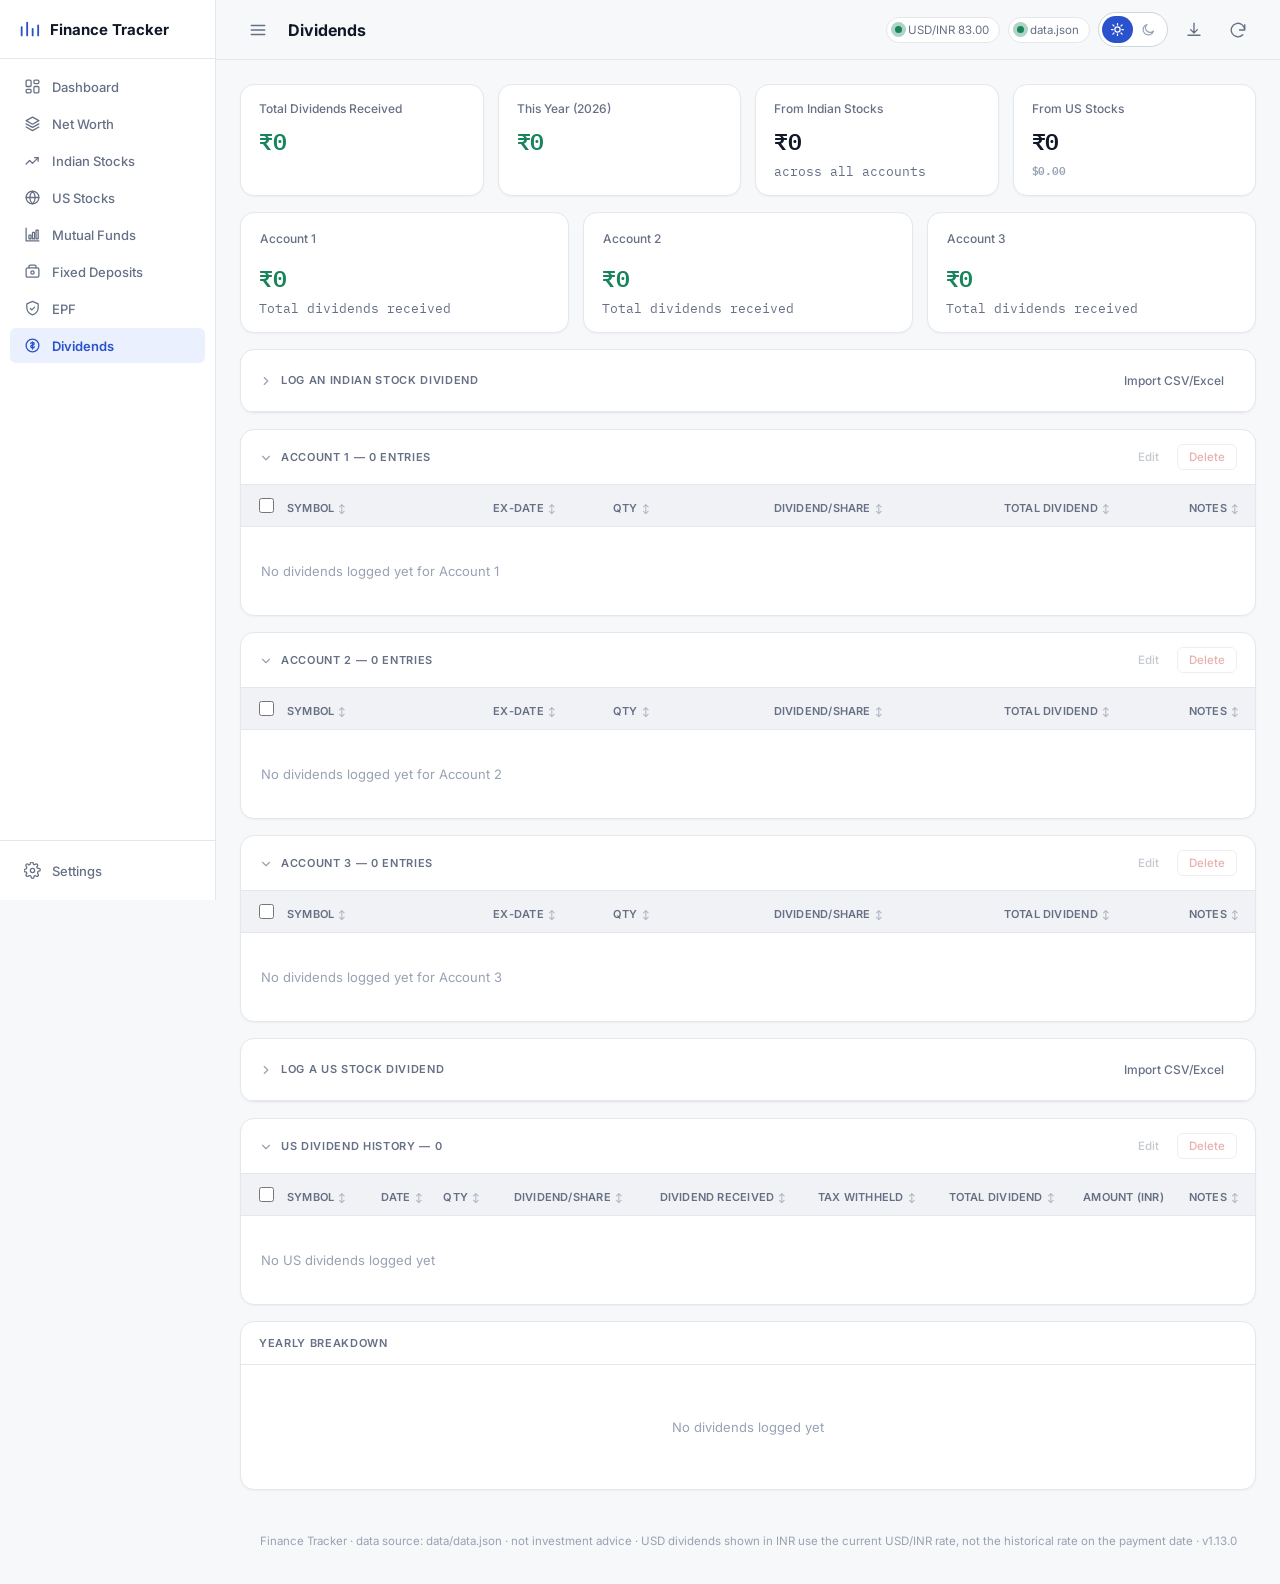
==== commit ec242478: "Add files via upload" ====
--- a/dividends.html
+++ b/dividends.html
@@ -92,6 +92,7 @@
   <script src="js/finance.js"></script>
   <script src="js/market.js"></script>
   <script src="js/valuation.js"></script>
+  <script src="js/snapshots.js"></script>
   <script src="js/charts.js"></script>
   <script src="js/app.js"></script>
   <script src="js/importer.js"></script>
--- a/css/theme.css
+++ b/css/theme.css
@@ -195,7 +195,7 @@
   .app-shell.collapsed .sidebar-foot a { justify-content: center; }
 }
 
-.container { max-width: 1320px; margin: 0 auto; padding: 24px; }
+.container { max-width: 1760px; margin: 0 auto; padding: 24px; }
 
 /* ---------------- live status pulse (signature element) ---------------- */
 .pulse-dot {
@@ -242,7 +242,7 @@
 }
 .card-body { padding: 18px; }
 
-.card-grid { display: grid; grid-template-columns: repeat(auto-fit, minmax(200px, 1fr)); gap: 14px; margin-bottom: 16px; }
+.card-grid { display: grid; grid-template-columns: repeat(auto-fit, minmax(184px, 1fr)); gap: 14px; margin-bottom: 16px; }
 .stat-card {
   background: var(--surface); border: 1px solid var(--border); border-radius: var(--radius-lg);
   box-shadow: var(--shadow-card);
@@ -258,20 +258,21 @@
 /* ---------------- tables ---------------- */
 .table-scroll { overflow-x: auto; }
 table { width: 100%; border-collapse: collapse; font-size: 13px; }
-th, td { padding: 11px 12px; border-bottom: 1px solid var(--border); text-align: right; white-space: nowrap; }
+th, td { padding: 10px 8px; border-bottom: 1px solid var(--border); text-align: right; white-space: nowrap; }
 th:first-child, td:first-child { text-align: left; }
 th:last-child, td:last-child { padding-right: 16px; }
 th {
   color: var(--text-muted); font-weight: 600; font-size: 11px;
   text-transform: uppercase; letter-spacing: .04em;
   background: var(--surface-sunken);
+  white-space: normal; line-height: 1.25; vertical-align: bottom; /* headers may wrap to two lines instead of widening the table */
 }
 tbody tr:last-child td { border-bottom: none; }
 tbody tr:hover { background: var(--surface-sunken); }
 td.num { font-family: var(--font-mono); font-variant-numeric: tabular-nums; }
 .row-actions { display: flex; gap: 6px; justify-content: flex-end; }
 .row-actions button { padding: 5px 9px; font-size: 12px; }
-.row-name-sub { color: var(--text-faint); font-size: 11.5px; }
+.row-name-sub { color: var(--text-faint); font-size: 11.5px; display: block; white-space: normal; max-width: 190px; }
 
 /* nav-style tabs (asset list within a page, if used) */
 .pill-tabs { display: flex; gap: 6px; margin-bottom: 14px; flex-wrap: wrap; }
@@ -489,3 +490,58 @@
   }
   .bottom-nav button.bottom-nav-item svg { width: 19px; height: 19px; }
 }
+
+
+/* ---------------- bulk selection (checkbox column + header action buttons) ---------------- */
+th.select-col, td.select-col { width: 34px; padding-left: 14px; padding-right: 4px; text-align: left; }
+.select-checkbox { width: 15px; height: 15px; cursor: pointer; accent-color: var(--accent); vertical-align: middle; }
+tr.row-selected { background: var(--accent-tint); }
+tr.row-selected:hover { background: var(--accent-tint); }
+.bulk-actions { display: flex; align-items: center; gap: 6px; }
+.bulk-actions .bulk-count { font-size: 11px; color: var(--text-faint); margin-right: 4px; white-space: nowrap; }
+.bulk-actions button { padding: 5px 11px; font-size: 11.5px; }
+.bulk-actions button:disabled { opacity: .38; cursor: not-allowed; }
+.bulk-actions button:disabled:hover { background: transparent; border-color: transparent; color: var(--text-muted); }
+
+/* with a checkbox column in front, the first DATA column (symbol / scheme / name) must stay left-aligned */
+th.select-col + th, td.select-col + td { text-align: left; }
+
+/* the first data column (symbol / scheme / name) may wrap rather than force sideways scrolling */
+td.select-col + td { white-space: normal; min-width: 96px; max-width: 250px; }
+
+/* narrower desktop windows: slightly denser tables so the widest ones still fit without sideways scrolling */
+@media (min-width: 861px) and (max-width: 1320px) {
+  table { font-size: 12.5px; }
+  th, td { padding: 10px 6px; }
+  th { letter-spacing: .02em; }
+}
+
+/* phones: two cards per row; an odd last card spans the full width instead of sitting alone */
+@media (max-width: 860px) {
+  .card-grid > .stat-card:last-child:nth-child(odd) { grid-column: 1 / -1; }
+}
+
+/* phones: keep big amounts (e.g. a large loss with its minus sign) on one line by scaling the figure to the card */
+@media (max-width: 860px) {
+  .stat-card .value { font-size: clamp(16px, 4.9vw, 22px); white-space: nowrap; }
+}
+
+
+/* ---------------- net worth page: milestone bar + dividend journey ---------------- */
+.goal-track { background: var(--surface-sunken); border-radius: 100px; height: 16px; overflow: hidden; position: relative; }
+.goal-track .weight-bar-fill { border-radius: 100px; transition: width .6s ease; }
+.goal-ticks { position: absolute; inset: 0; pointer-events: none; }
+.goal-ticks i { position: absolute; top: 0; bottom: 0; width: 2px; background: var(--surface); opacity: .8; }
+.goal-meta { display: flex; justify-content: space-between; gap: 10px; flex-wrap: wrap; font-size: 12px; color: var(--text-muted); margin-top: 8px; font-family: var(--font-mono); }
+.goal-form { display: flex; gap: 10px; flex-wrap: wrap; align-items: flex-end; }
+.goal-chips { display: flex; gap: 6px; flex-wrap: wrap; margin-top: 10px; }
+.goal-chips button { padding: 4px 10px; font-size: 11.5px; }
+.goal-hit .weight-bar-fill { background: var(--gain); }
+.journey-row { display: grid; grid-template-columns: 64px 1fr 124px 86px; gap: 12px; align-items: center; padding: 7px 0; font-size: 12.5px; }
+.journey-row .yr { font-family: var(--font-mono); color: var(--text-muted); }
+.journey-row .amt { text-align: right; font-family: var(--font-mono); }
+.journey-row .yoy { text-align: right; font-family: var(--font-mono); font-size: 11.5px; }
+@media (max-width: 860px) {
+  .journey-row { grid-template-columns: 52px 1fr 98px; }
+  .journey-row .yoy { grid-column: 2 / -1; text-align: left; }
+}
